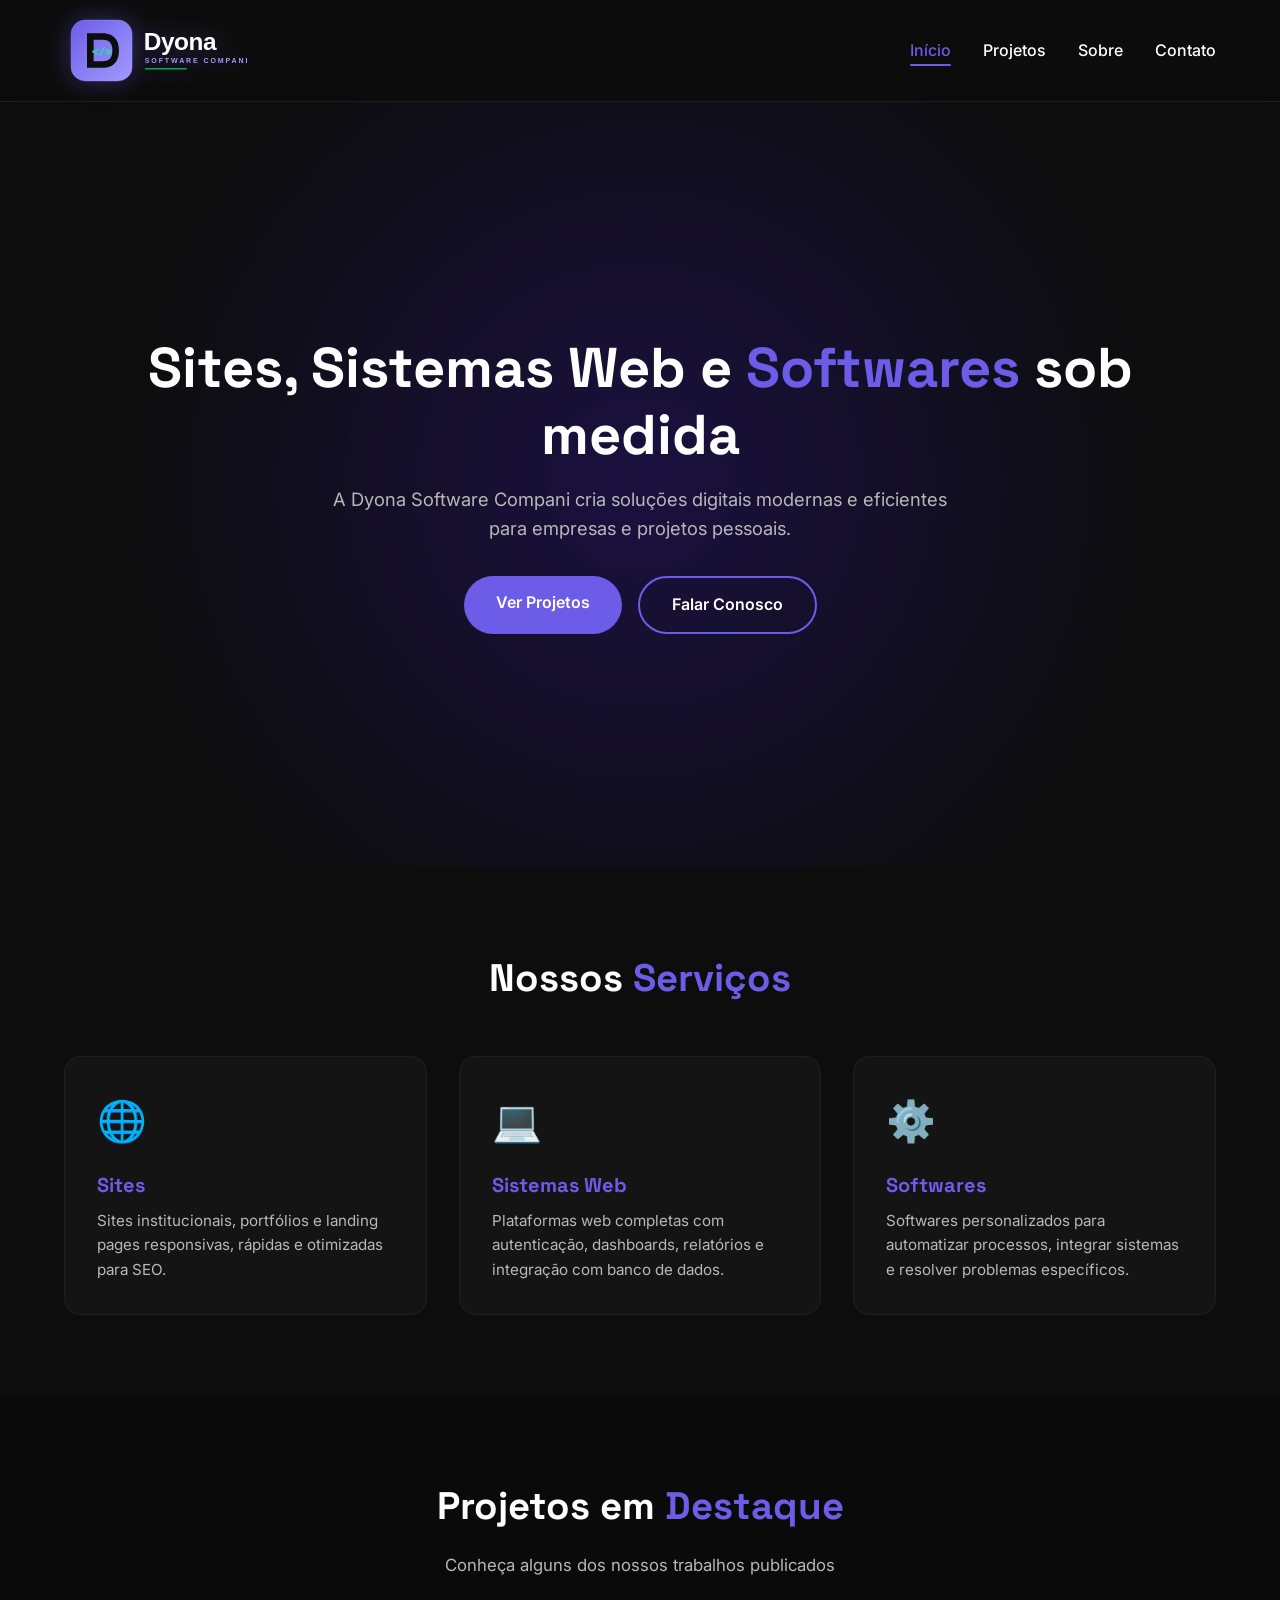
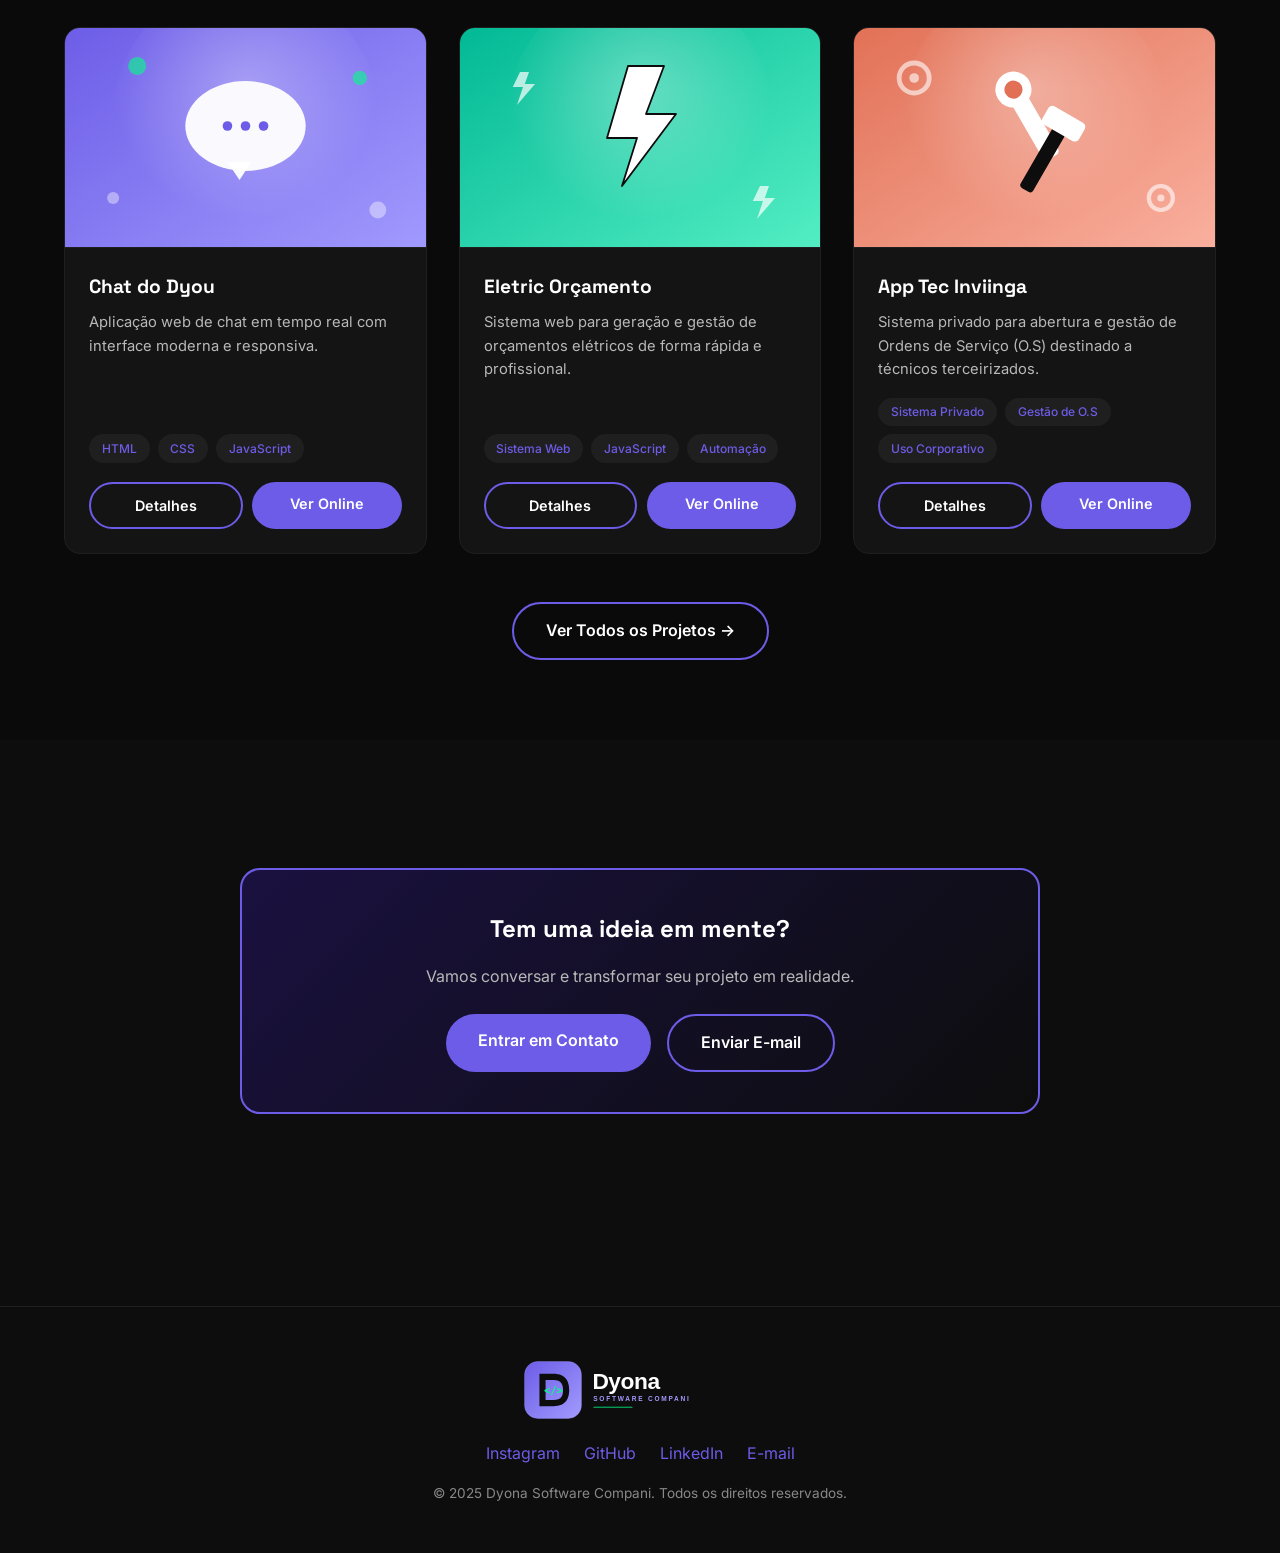
==== index.html @ 1956786b "Site Dyona Software Compani - versao inicial" ====
<!DOCTYPE html>
<html lang="pt-br">
<head>
  <meta charset="UTF-8">
  <meta name="viewport" content="width=device-width, initial-scale=1.0">
  <title>Dyona Software Compani | Sites, Sistemas Web e Softwares</title>
  <meta name="description" content="Dyona Software Compani — desenvolvimento de sites, sistemas web e softwares personalizados.">
  <link rel="icon" type="image/svg+xml" href="assets/img/logo-icon.svg">
  <link href="https://fonts.googleapis.com/css2?family=Space+Grotesk:wght@400;700&family=Inter:wght@400;500;600&display=swap" rel="stylesheet">
  <link rel="stylesheet" href="assets/css/style.css">
</head>
<body>

  <nav>
    <a href="index.html" class="nav-logo">
      <img src="assets/img/logo.svg" alt="Dyona Software Compani">
    </a>
    <button class="menu-toggle" aria-label="Menu">☰</button>
    <ul>
      <li><a href="index.html">Início</a></li>
      <li><a href="projetos.html">Projetos</a></li>
      <li><a href="sobre.html">Sobre</a></li>
      <li><a href="contato.html">Contato</a></li>
    </ul>
  </nav>

  <header class="hero">
    <h1>Sites, Sistemas Web e <span>Softwares</span> sob medida</h1>
    <p>A Dyona Software Compani cria soluções digitais modernas e eficientes para empresas e projetos pessoais.</p>
    <div class="hero-actions">
      <a href="projetos.html" class="btn btn-primary">Ver Projetos</a>
      <a href="contato.html" class="btn btn-outline">Falar Conosco</a>
    </div>
  </header>

  <section>
    <h2 class="section-title">Nossos <span>Serviços</span></h2>
    <div class="grid grid-3">
      <div class="card">
        <div class="card-icon">🌐</div>
        <h3>Sites</h3>
        <p>Sites institucionais, portfólios e landing pages responsivas, rápidas e otimizadas para SEO.</p>
      </div>
      <div class="card">
        <div class="card-icon">💻</div>
        <h3>Sistemas Web</h3>
        <p>Plataformas web completas com autenticação, dashboards, relatórios e integração com banco de dados.</p>
      </div>
      <div class="card">
        <div class="card-icon">⚙️</div>
        <h3>Softwares</h3>
        <p>Softwares personalizados para automatizar processos, integrar sistemas e resolver problemas específicos.</p>
      </div>
    </div>
  </section>

  <section style="background:#0a0a0a;">
    <h2 class="section-title">Projetos em <span>Destaque</span></h2>
    <p class="section-subtitle">Conheça alguns dos nossos trabalhos publicados</p>

    <div class="grid grid-3">

      <article class="project-card">
        <div class="project-cover">
          <img src="assets/img/projetos/chat-dyou-cover.svg" alt="Chat do Dyou">
        </div>
        <div class="project-body">
          <h3>Chat do Dyou</h3>
          <p>Aplicação web de chat em tempo real com interface moderna e responsiva.</p>
          <div class="tags">
            <span class="tag">HTML</span>
            <span class="tag">CSS</span>
            <span class="tag">JavaScript</span>
          </div>
          <div class="project-actions">
            <a href="projetos/chat-do-dyou.html" class="btn btn-outline">Detalhes</a>
            <a href="https://chatdodyou-app.vercel.app" target="_blank" class="btn btn-primary">Ver Online</a>
          </div>
        </div>
      </article>

      <article class="project-card">
        <div class="project-cover">
          <img src="assets/img/projetos/eletric-cover.svg" alt="Eletric Orçamento">
        </div>
        <div class="project-body">
          <h3>Eletric Orçamento</h3>
          <p>Sistema web para geração e gestão de orçamentos elétricos de forma rápida e profissional.</p>
          <div class="tags">
            <span class="tag">Sistema Web</span>
            <span class="tag">JavaScript</span>
            <span class="tag">Automação</span>
          </div>
          <div class="project-actions">
            <a href="projetos/eletric-orcamento.html" class="btn btn-outline">Detalhes</a>
            <a href="https://eletricorcamento.vercel.app" target="_blank" class="btn btn-primary">Ver Online</a>
          </div>
        </div>
      </article>

      <article class="project-card">
        <div class="project-cover">
          <img src="assets/img/projetos/tec-inviinga-cover.svg" alt="App Tec Inviinga">
        </div>
        <div class="project-body">
          <h3>App Tec Inviinga</h3>
          <p>Sistema privado para abertura e gestão de Ordens de Serviço (O.S) destinado a técnicos terceirizados.</p>
          <div class="tags">
            <span class="tag">Sistema Privado</span>
            <span class="tag">Gestão de O.S</span>
            <span class="tag">Uso Corporativo</span>
          </div>
          <div class="project-actions">
            <a href="projetos/app-tec-inviinga.html" class="btn btn-outline">Detalhes</a>
            <a href="https://app-tec-inviinga.vercel.app" target="_blank" class="btn btn-primary">Ver Online</a>
          </div>
        </div>
      </article>

    </div>

    <div style="text-align:center; margin-top:3rem;">
      <a href="projetos.html" class="btn btn-outline">Ver Todos os Projetos →</a>
    </div>
  </section>

  <section>
    <div class="cta-box">
      <h2>Tem uma ideia em mente?</h2>
      <p>Vamos conversar e transformar seu projeto em realidade.</p>
      <div class="cta-actions">
        <a href="contato.html" class="btn btn-primary">Entrar em Contato</a>
        <a href="mailto:dyonasoftwarecompani@gmail.com" class="btn btn-outline">Enviar E-mail</a>
      </div>
    </div>
  </section>

  <footer>
    <div class="footer-logo">
      <img src="assets/img/logo.svg" alt="Dyona Software Compani">
    </div>
    <div class="socials">
      <a href="https://www.instagram.com/dyonasoftwarecompani/" target="_blank">Instagram</a>
      <a href="https://github.com/Dyouxd" target="_blank">GitHub</a>
      <a href="https://www.linkedin.com/in/dyonasoftwarecompani" target="_blank">LinkedIn</a>
      <a href="mailto:dyonasoftwarecompani@gmail.com">E-mail</a>
    </div>
    <p class="copy">© 2025 Dyona Software Compani. Todos os direitos reservados.</p>
  </footer>

  <script src="assets/js/main.js"></script>
</body>
</html>
---- assets/css/style.css ----
/* ===== RESET ===== */
* { margin: 0; padding: 0; box-sizing: border-box; }

:root {
  --roxo: #6C5CE7;
  --roxo-escuro: #5a4bd1;
  --roxo-claro: #a29bfe;
  --verde: #00FF88;
  --preto: #0D0D0D;
  --preto-2: #141414;
  --preto-3: #1f1f1f;
  --cinza: #b8b8b8;
  --cinza-escuro: #888;
}

body {
  font-family: 'Inter', sans-serif;
  background: var(--preto);
  color: #fff;
  line-height: 1.6;
  min-height: 100vh;
}

h1, h2, h3, h4 { font-family: 'Space Grotesk', sans-serif; font-weight: 700; }

a { color: inherit; text-decoration: none; }
img { max-width: 100%; display: block; }

/* ===== NAVBAR ===== */
nav {
  position: sticky;
  top: 0;
  width: 100%;
  background: rgba(13,13,13,0.92);
  backdrop-filter: blur(10px);
  padding: 0.8rem 5%;
  display: flex;
  justify-content: space-between;
  align-items: center;
  z-index: 100;
  border-bottom: 1px solid var(--preto-3);
}

nav .nav-logo {
  display: flex;
  align-items: center;
  transition: .3s;
}
nav .nav-logo img {
  height: 75px;
  width: auto;
  filter: drop-shadow(0 0 12px rgba(108, 92, 231, 0.4));
}
nav .nav-logo:hover img {
  filter: drop-shadow(0 0 20px rgba(108, 92, 231, 0.8));
  transform: scale(1.03);
}

nav ul {
  display: flex;
  gap: 2rem;
  list-style: none;
}

nav ul a {
  color: #fff;
  font-weight: 500;
  transition: .3s;
  position: relative;
  font-size: 1rem;
}

nav ul a:hover,
nav ul a.active { color: var(--roxo); }

nav ul a.active::after {
  content: '';
  position: absolute;
  bottom: -6px; left: 0;
  width: 100%; height: 2px;
  background: var(--roxo);
  border-radius: 2px;
}

.menu-toggle {
  display: none;
  background: transparent;
  border: none;
  color: #fff;
  font-size: 1.8rem;
  cursor: pointer;
}

@media (max-width: 900px) {
  .menu-toggle { display: block; }
  nav .nav-logo img { height: 60px; }
  nav ul {
    position: absolute;
    top: 100%; left: 0;
    width: 100%;
    background: var(--preto-2);
    flex-direction: column;
    gap: 0;
    padding: 0;
    max-height: 0;
    overflow: hidden;
    transition: max-height .3s ease;
    border-bottom: 1px solid var(--preto-3);
  }
  nav ul.open { max-height: 400px; }
  nav ul li { width: 100%; }
  nav ul a { display: block; padding: 1rem 5%; }
  nav ul a.active::after { display: none; }
}

/* ===== CONTAINER ===== */
.container { max-width: 1200px; margin: 0 auto; padding: 0 5%; }

section { padding: 5rem 5%; }

.section-title {
  font-size: 2.4rem;
  text-align: center;
  margin-bottom: 3rem;
}
.section-title span { color: var(--roxo); }

.section-subtitle {
  text-align: center;
  color: var(--cinza);
  margin-top: -2rem;
  margin-bottom: 3rem;
  font-size: 1.05rem;
}

/* ===== BOTÕES ===== */
.btn {
  display: inline-block;
  padding: 0.9rem 2rem;
  border-radius: 50px;
  font-weight: 600;
  font-family: inherit;
  font-size: 1rem;
  cursor: pointer;
  border: none;
  transition: .3s;
  text-align: center;
}

.btn-primary { background: var(--roxo); color: #fff; }
.btn-primary:hover { background: var(--roxo-escuro); transform: translateY(-3px); }

.btn-outline {
  background: transparent;
  color: #fff;
  border: 2px solid var(--roxo);
}
.btn-outline:hover { background: var(--roxo); }

.btn-green {
  background: var(--verde);
  color: var(--preto);
  font-weight: 700;
}
.btn-green:hover { background: #00cc6a; transform: translateY(-3px); }

/* ===== HERO ===== */
.hero {
  min-height: 85vh;
  display: flex;
  flex-direction: column;
  justify-content: center;
  align-items: center;
  text-align: center;
  padding: 4rem 5%;
  background: radial-gradient(circle at 50% 50%, #1a1140 0%, var(--preto) 70%);
}

.hero h1 {
  font-size: clamp(2rem, 5vw, 3.5rem);
  margin-bottom: 1rem;
  line-height: 1.2;
}
.hero h1 span { color: var(--roxo); }

.hero p {
  font-size: 1.15rem;
  color: var(--cinza);
  max-width: 650px;
  margin-bottom: 2rem;
}

.hero-actions {
  display: flex;
  gap: 1rem;
  flex-wrap: wrap;
  justify-content: center;
}

/* ===== GRID / CARDS ===== */
.grid {
  display: grid;
  gap: 2rem;
  max-width: 1200px;
  margin: 0 auto;
}
.grid-2 { grid-template-columns: repeat(auto-fit, minmax(300px, 1fr)); }
.grid-3 { grid-template-columns: repeat(auto-fit, minmax(280px, 1fr)); }

.card {
  background: var(--preto-2);
  border: 1px solid var(--preto-3);
  border-radius: 16px;
  padding: 2rem;
  transition: .3s;
}
.card:hover {
  border-color: var(--roxo);
  transform: translateY(-5px);
}

.card-icon { font-size: 2.5rem; margin-bottom: 1rem; }
.card h3 { color: var(--roxo); margin-bottom: 0.5rem; font-size: 1.25rem; }
.card p { color: var(--cinza); font-size: 0.95rem; }

/* ===== PROJECT CARD ===== */
.project-card {
  background: var(--preto-2);
  border: 1px solid var(--preto-3);
  border-radius: 16px;
  overflow: hidden;
  transition: .3s;
  display: flex;
  flex-direction: column;
}
.project-card:hover {
  border-color: var(--roxo);
  transform: translateY(-5px);
  box-shadow: 0 10px 40px rgba(108, 92, 231, 0.2);
}

.project-cover {
  height: 220px;
  position: relative;
  overflow: hidden;
  background: var(--preto-3);
  border-bottom: 1px solid var(--preto-3);
}
.project-cover img {
  width: 100%;
  height: 100%;
  object-fit: cover;
  transition: transform 0.5s ease;
}
.project-card:hover .project-cover img {
  transform: scale(1.05);
}

.project-body {
  padding: 1.5rem;
  display: flex;
  flex-direction: column;
  flex: 1;
}
.project-body h3 { margin-bottom: 0.5rem; font-size: 1.2rem; }
.project-body p {
  color: var(--cinza);
  font-size: 0.92rem;
  margin-bottom: 1rem;
  flex: 1;
}

.tags {
  display: flex;
  gap: 0.5rem;
  flex-wrap: wrap;
  margin-bottom: 1.2rem;
}
.tag {
  background: var(--preto-3);
  color: var(--roxo);
  padding: 0.3rem 0.8rem;
  border-radius: 20px;
  font-size: 0.75rem;
  font-weight: 500;
}

.project-actions {
  display: flex;
  gap: 0.6rem;
  flex-wrap: wrap;
}
.project-actions .btn {
  padding: 0.6rem 1.2rem;
  font-size: 0.9rem;
  flex: 1;
  min-width: 120px;
}

/* ===== FORMULÁRIO ===== */
.form {
  max-width: 600px;
  margin: 0 auto;
  display: flex;
  flex-direction: column;
  gap: 1rem;
}
.form input,
.form textarea,
.form select {
  padding: 1rem;
  border-radius: 10px;
  border: 1px solid var(--preto-3);
  background: var(--preto-2);
  color: #fff;
  font-family: inherit;
  font-size: 1rem;
  transition: .3s;
}
.form input:focus,
.form textarea:focus,
.form select:focus {
  outline: none;
  border-color: var(--roxo);
}
.form textarea { resize: vertical; min-height: 140px; }

/* ===== PÁGINA DE PROJETO INDIVIDUAL ===== */
.project-header {
  padding: 3rem 5% 2rem;
  max-width: 1100px;
  margin: 0 auto;
}

.breadcrumb { color: var(--cinza-escuro); font-size: 0.9rem; margin-bottom: 1rem; }
.breadcrumb a { color: var(--roxo); }
.breadcrumb a:hover { text-decoration: underline; }

.project-header h1 {
  font-size: clamp(1.8rem, 4vw, 2.8rem);
  margin-bottom: 1rem;
}
.project-header .lead {
  color: var(--cinza);
  font-size: 1.15rem;
  margin-bottom: 1.5rem;
}

.project-preview {
  width: 100%;
  max-width: 1100px;
  margin: 2rem auto;
  border-radius: 20px;
  overflow: hidden;
  border: 2px solid var(--preto-3);
  background: var(--preto-2);
}
.project-preview iframe {
  width: 100%;
  height: 600px;
  border: 0;
  display: block;
}

.feature-list { list-style: none; }
.feature-list li {
  padding: 0.7rem 0;
  color: var(--cinza);
  border-bottom: 1px solid var(--preto-3);
  display: flex;
  gap: 0.6rem;
}
.feature-list li::before { content: '✅'; flex-shrink: 0; }

.cta-box {
  background: linear-gradient(135deg, #1a1140, var(--preto));
  border: 2px solid var(--roxo);
  border-radius: 20px;
  padding: 2.5rem;
  text-align: center;
  margin: 3rem auto;
  max-width: 800px;
}
.cta-box h2 { margin-bottom: 1rem; }
.cta-box p { color: var(--cinza); margin-bottom: 1.5rem; }
.cta-actions {
  display: flex;
  gap: 1rem;
  justify-content: center;
  flex-wrap: wrap;
}

/* ===== GALERIA DE IMAGENS ===== */
.gallery {
  display: grid;
  grid-template-columns: repeat(auto-fit, minmax(320px, 1fr));
  gap: 2rem;
  max-width: 1200px;
  margin: 0 auto;
}

.gallery-item {
  background: var(--preto-2);
  border: 1px solid var(--preto-3);
  border-radius: 16px;
  overflow: hidden;
  transition: .3s;
}
.gallery-item:hover {
  border-color: var(--roxo);
  transform: translateY(-5px);
  box-shadow: 0 10px 40px rgba(108, 92, 231, 0.2);
}

.gallery-item img {
  width: 100%;
  height: auto;
  display: block;
  background: var(--preto-3);
}

.gallery-item figcaption {
  padding: 1.5rem;
}
.gallery-item figcaption h4 {
  color: var(--roxo);
  margin-bottom: 0.5rem;
  font-size: 1.1rem;
}
.gallery-item figcaption p {
  color: var(--cinza);
  font-size: 0.92rem;
  margin: 0;
}

/* ===== FOOTER ===== */
footer {
  text-align: center;
  padding: 3rem 5%;
  border-top: 1px solid var(--preto-3);
  color: var(--cinza-escuro);
  margin-top: 4rem;
}
footer .footer-logo {
  display: flex;
  justify-content: center;
  margin-bottom: 1rem;
}
footer .footer-logo img { height: 70px; }
footer .socials {
  display: flex;
  justify-content: center;
  gap: 1.5rem;
  margin: 1rem 0;
  flex-wrap: wrap;
}
footer .socials a { color: var(--roxo); transition: .3s; }
footer .socials a:hover { color: var(--roxo-claro); }
footer .copy { font-size: 0.85rem; margin-top: 1rem; }

/* ===== WHATSAPP FLUTUANTE ===== */
.whatsapp-float {
  position: fixed;
  bottom: 24px; right: 24px;
  background: #25D366;
  color: #fff;
  width: 56px; height: 56px;
  border-radius: 50%;
  display: flex;
  align-items: center;
  justify-content: center;
  font-size: 1.8rem;
  box-shadow: 0 4px 20px rgba(37,211,102,0.4);
  z-index: 99;
  transition: .3s;
}
.whatsapp-float:hover { transform: scale(1.1); }
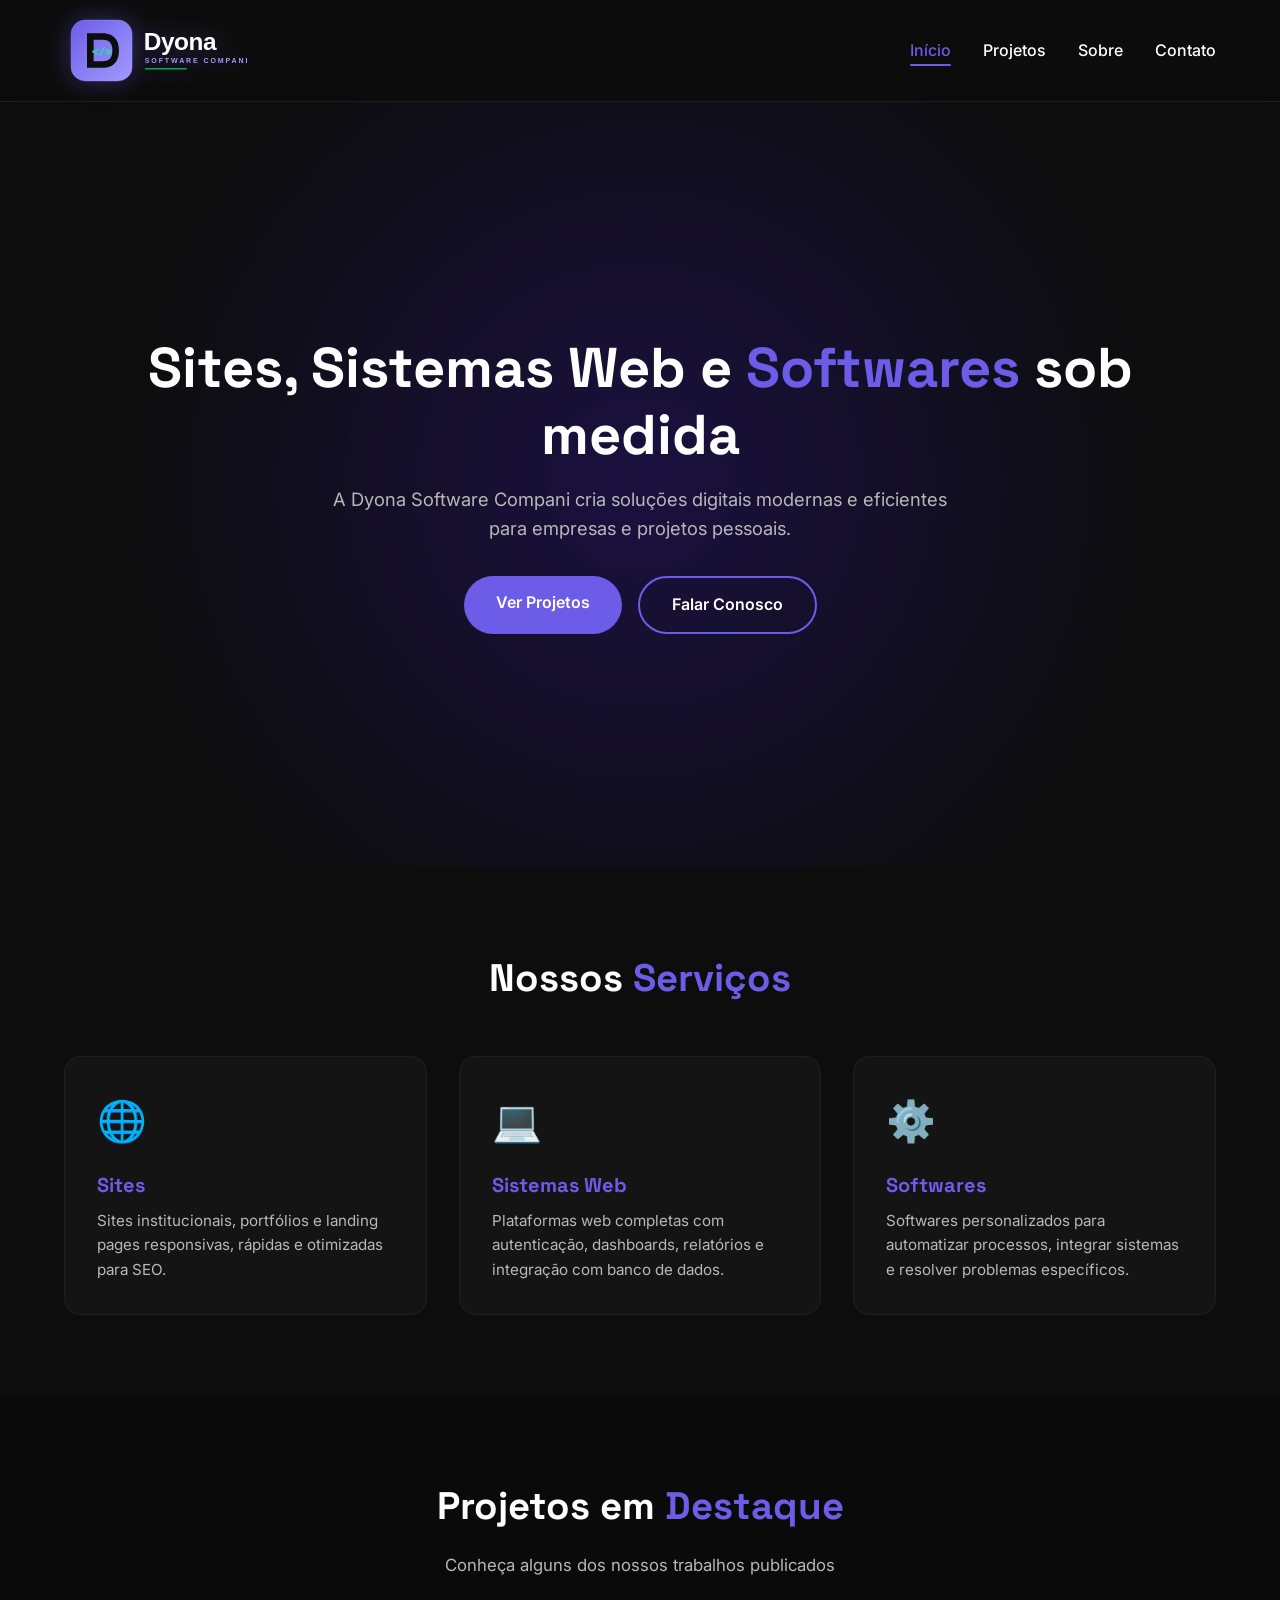
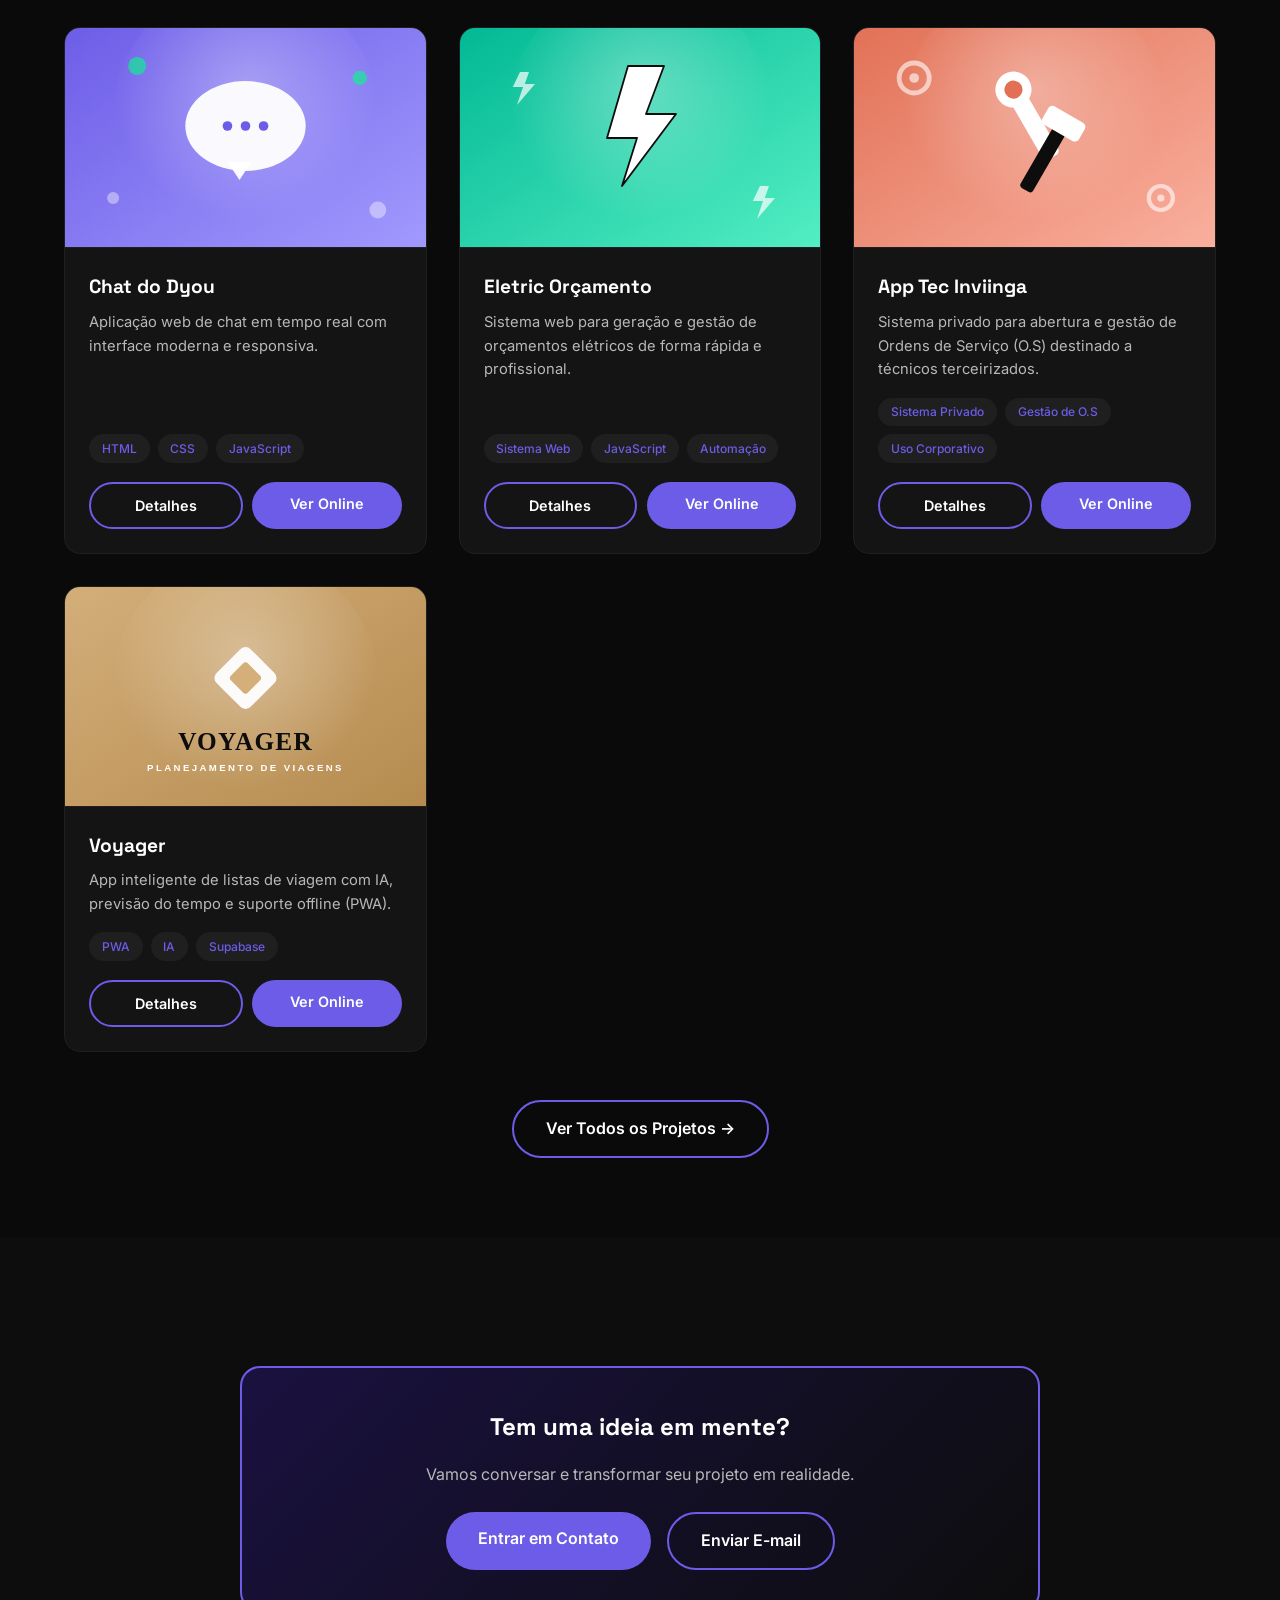
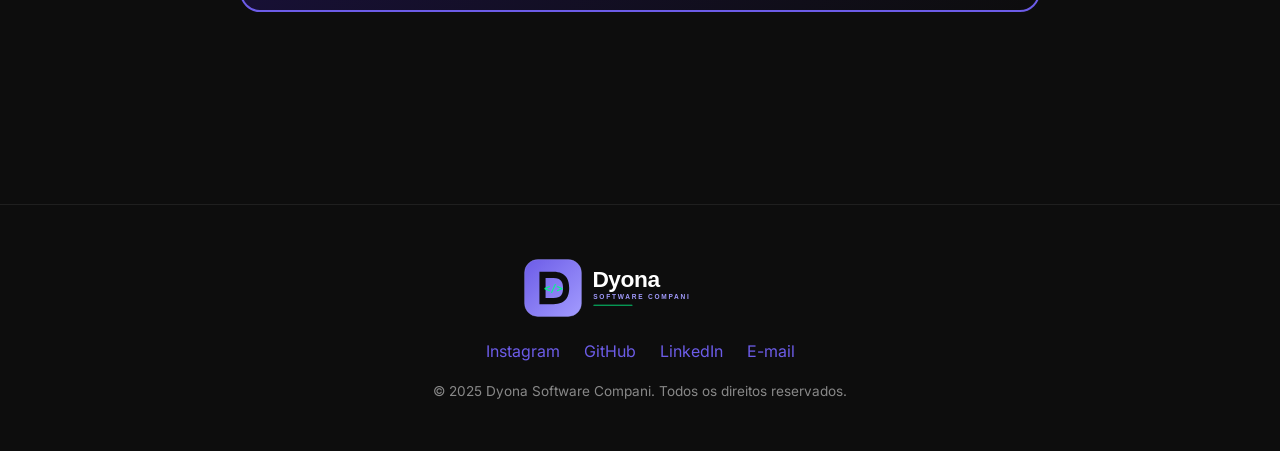
==== commit 1390cd57: "Adiciona projetos Voyager, Cartfolio e Destinoz + artes do Instagram" ====
--- a/index.html
+++ b/index.html
@@ -117,6 +117,26 @@
         </div>
       </article>
 
+      <!-- NOVO: PROJETO VOYAGER -->
+      <article class="project-card">
+        <div class="project-cover">
+          <img src="assets/img/projetos/voyager-cover.svg" alt="Voyager">
+        </div>
+        <div class="project-body">
+          <h3>Voyager</h3>
+          <p>App inteligente de listas de viagem com IA, previsão do tempo e suporte offline (PWA).</p>
+          <div class="tags">
+            <span class="tag">PWA</span>
+            <span class="tag">IA</span>
+            <span class="tag">Supabase</span>
+          </div>
+          <div class="project-actions">
+            <a href="projetos/voyager.html" class="btn btn-outline">Detalhes</a>
+            <a href="https://myvoyager.vercel.app" target="_blank" class="btn btn-primary">Ver Online</a>
+          </div>
+        </div>
+      </article>
+
     </div>
 
     <div style="text-align:center; margin-top:3rem;">
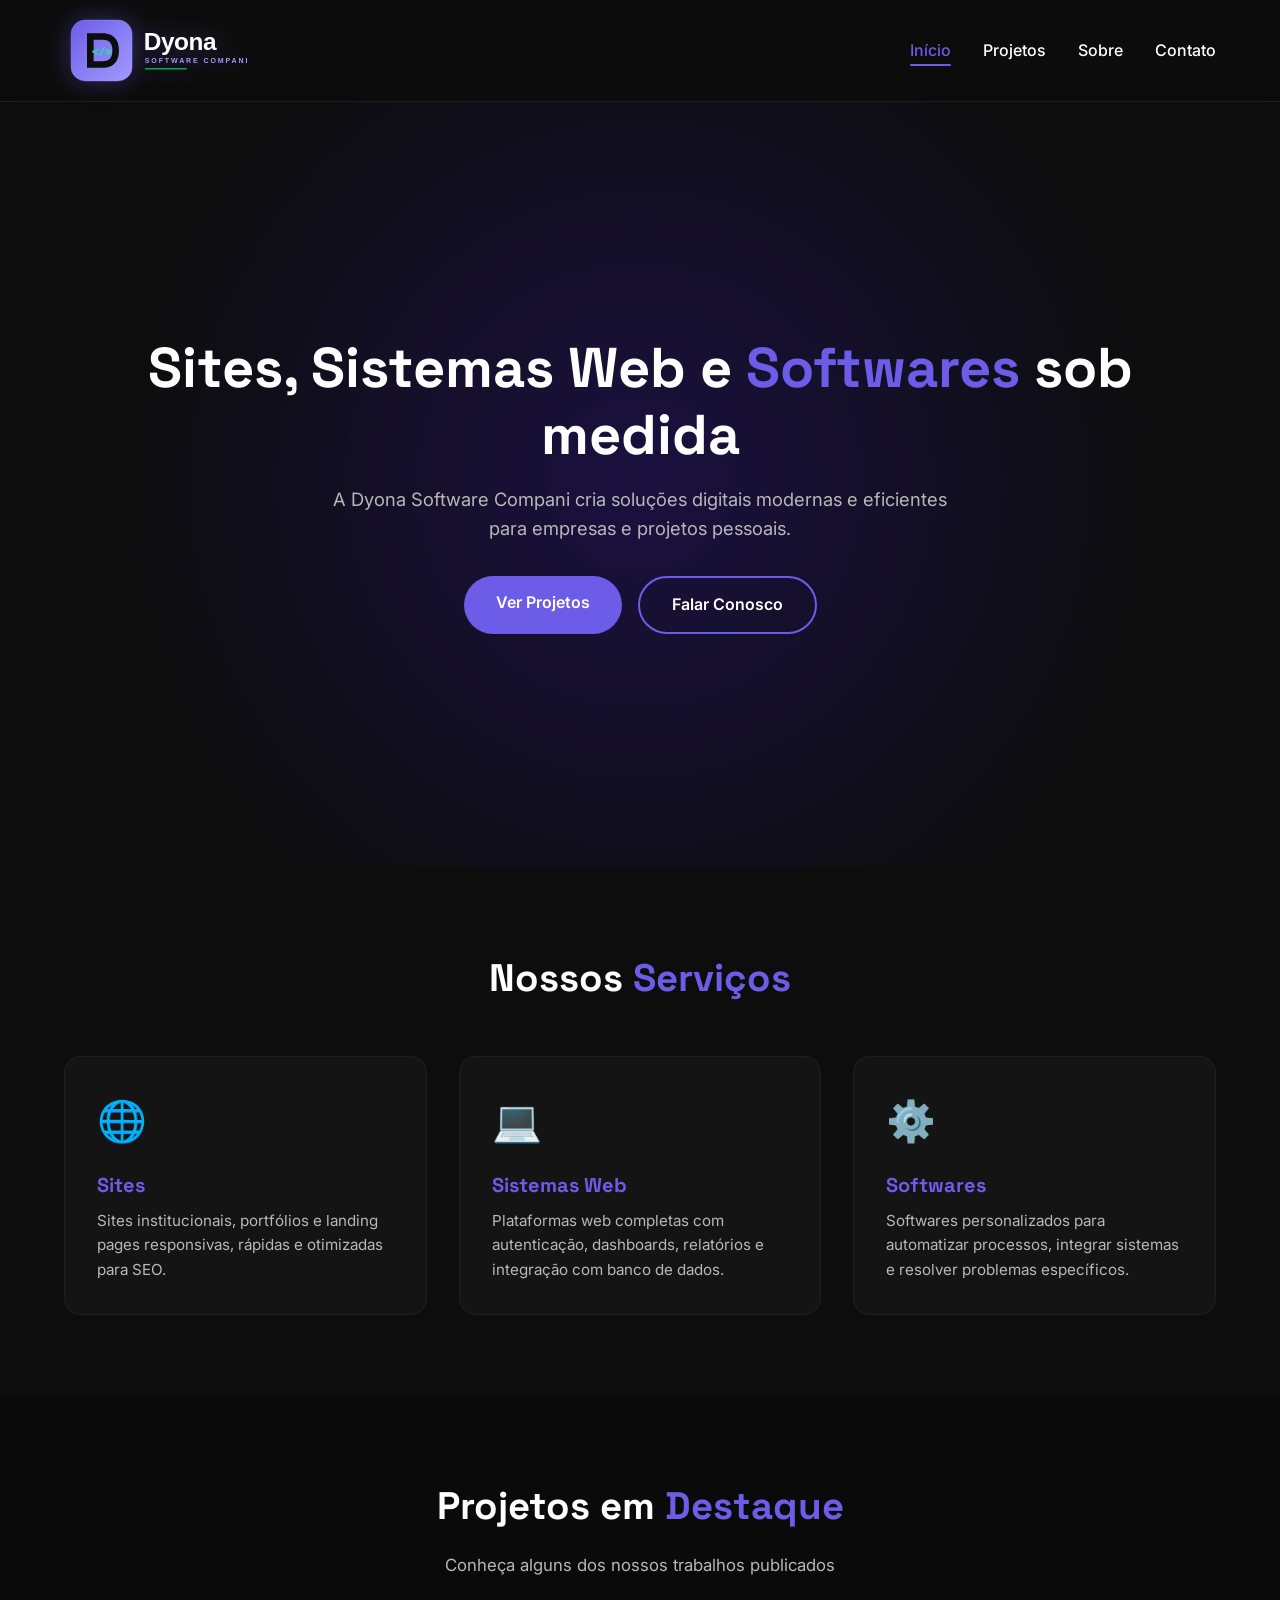
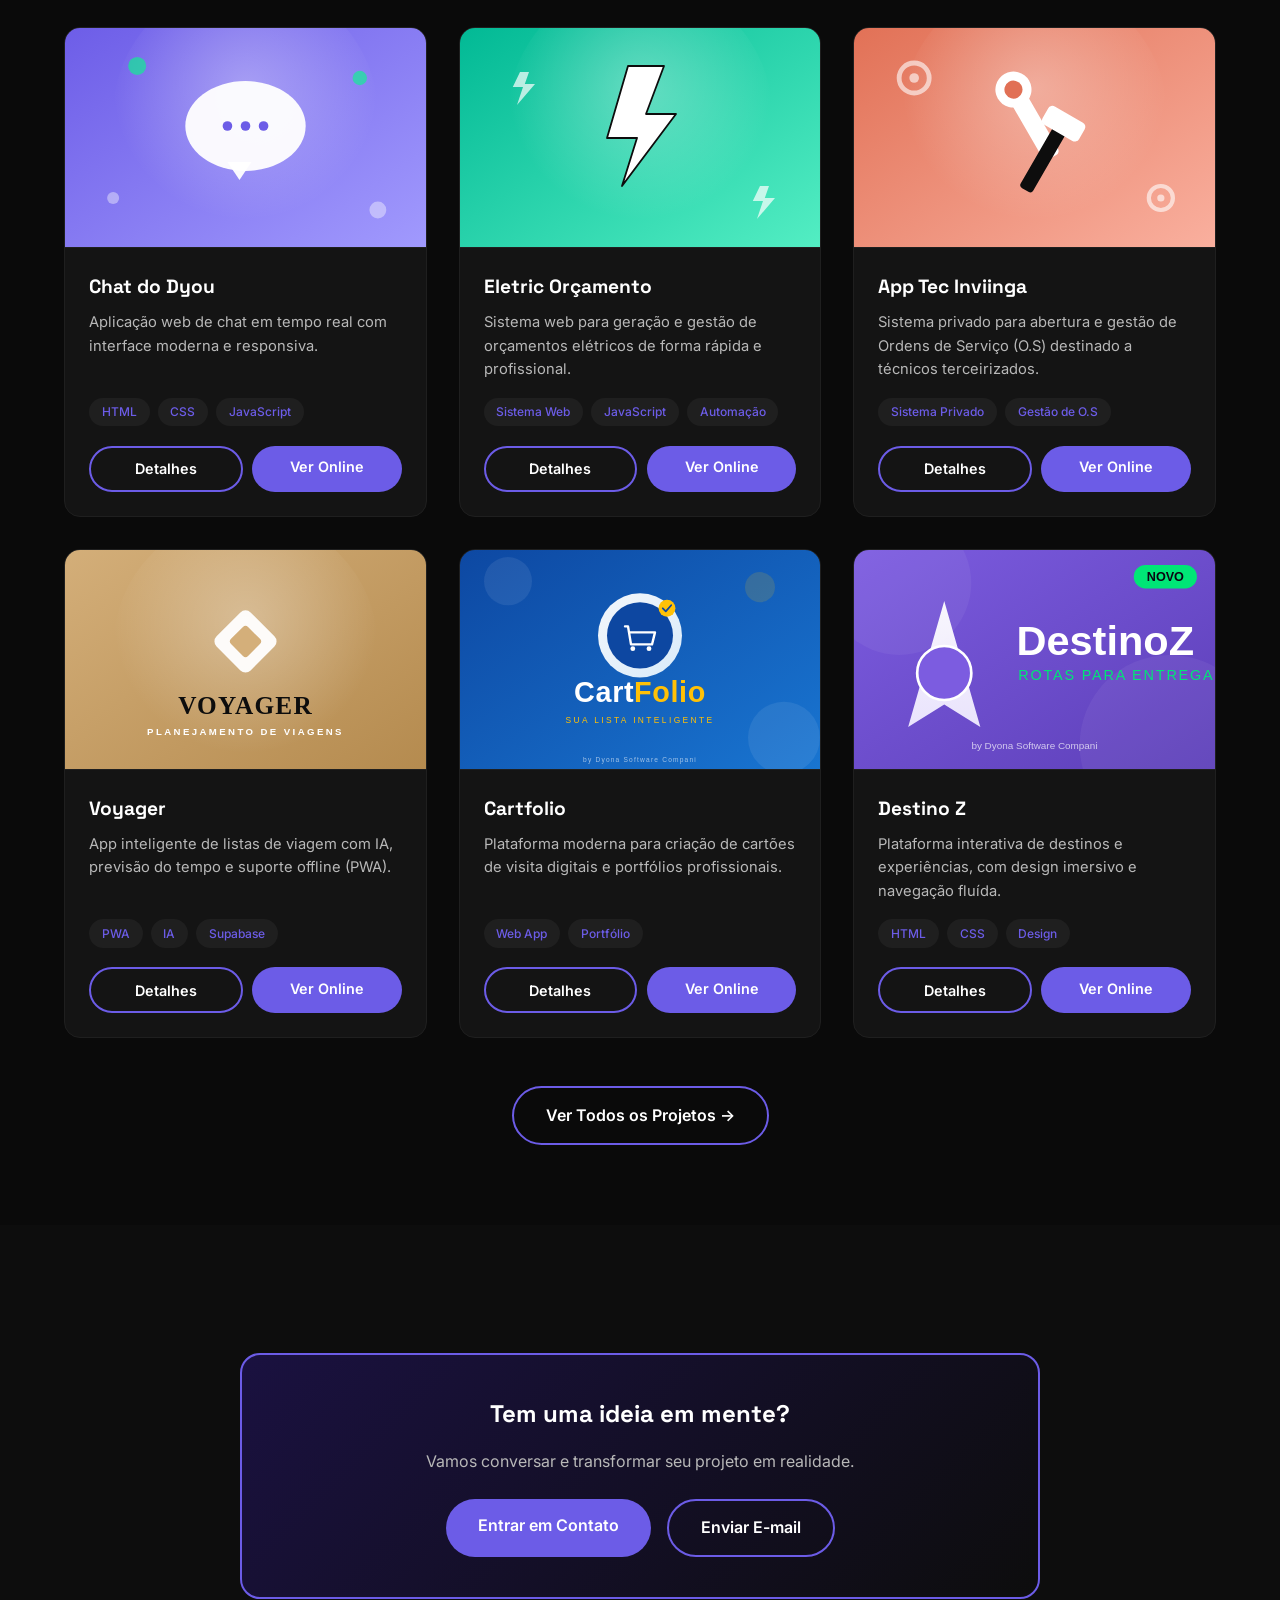
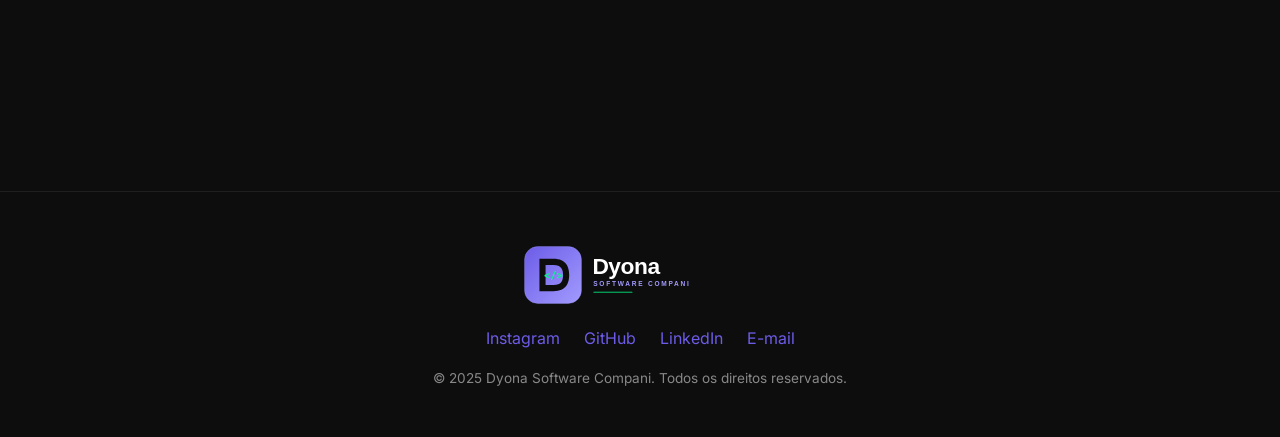
==== commit fe5c810a: "Restaura cards de Cartfolio e Destino Z + adiciona Voyager" ====
--- a/index.html
+++ b/index.html
@@ -108,7 +108,6 @@
           <div class="tags">
             <span class="tag">Sistema Privado</span>
             <span class="tag">Gestão de O.S</span>
-            <span class="tag">Uso Corporativo</span>
           </div>
           <div class="project-actions">
             <a href="projetos/app-tec-inviinga.html" class="btn btn-outline">Detalhes</a>
@@ -117,7 +116,6 @@
         </div>
       </article>
 
-      <!-- NOVO: PROJETO VOYAGER -->
       <article class="project-card">
         <div class="project-cover">
           <img src="assets/img/projetos/voyager-cover.svg" alt="Voyager">
@@ -133,6 +131,43 @@
           <div class="project-actions">
             <a href="projetos/voyager.html" class="btn btn-outline">Detalhes</a>
             <a href="https://myvoyager.vercel.app" target="_blank" class="btn btn-primary">Ver Online</a>
+          </div>
+        </div>
+      </article>
+
+      <article class="project-card">
+        <div class="project-cover">
+          <img src="assets/img/projetos/cartfolio-cover.svg" alt="Cartfolio">
+        </div>
+        <div class="project-body">
+          <h3>Cartfolio</h3>
+          <p>Plataforma moderna para criação de cartões de visita digitais e portfólios profissionais.</p>
+          <div class="tags">
+            <span class="tag">Web App</span>
+            <span class="tag">Portfólio</span>
+          </div>
+          <div class="project-actions">
+            <a href="projetos/cartfolio.html" class="btn btn-outline">Detalhes</a>
+            <a href="#" target="_blank" class="btn btn-primary">Ver Online</a>
+          </div>
+        </div>
+      </article>
+
+      <article class="project-card">
+        <div class="project-cover">
+          <img src="assets/img/projetos/destinoz-cover.svg" alt="Destino Z">
+        </div>
+        <div class="project-body">
+          <h3>Destino Z</h3>
+          <p>Plataforma interativa de destinos e experiências, com design imersivo e navegação fluída.</p>
+          <div class="tags">
+            <span class="tag">HTML</span>
+            <span class="tag">CSS</span>
+            <span class="tag">Design</span>
+          </div>
+          <div class="project-actions">
+            <a href="projetos/destinoz.html" class="btn btn-outline">Detalhes</a>
+            <a href="#" target="_blank" class="btn btn-primary">Ver Online</a>
           </div>
         </div>
       </article>
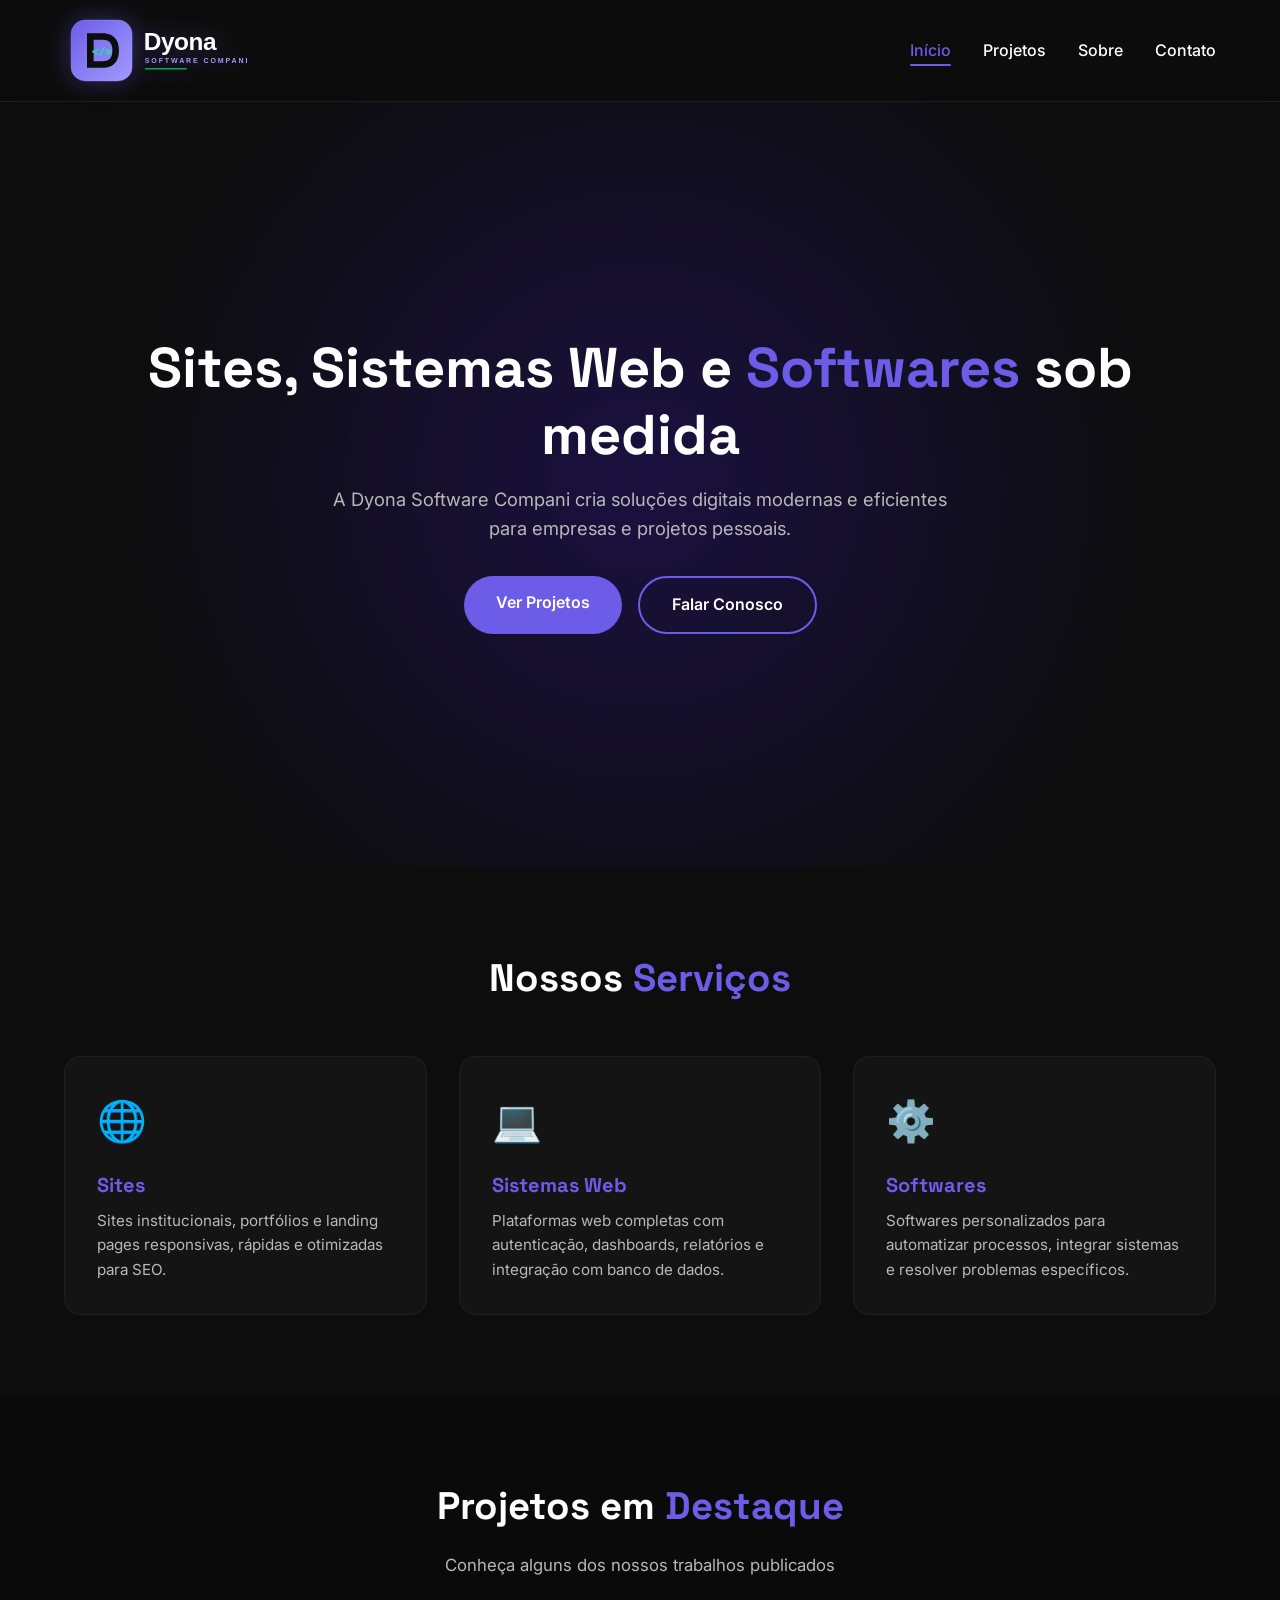
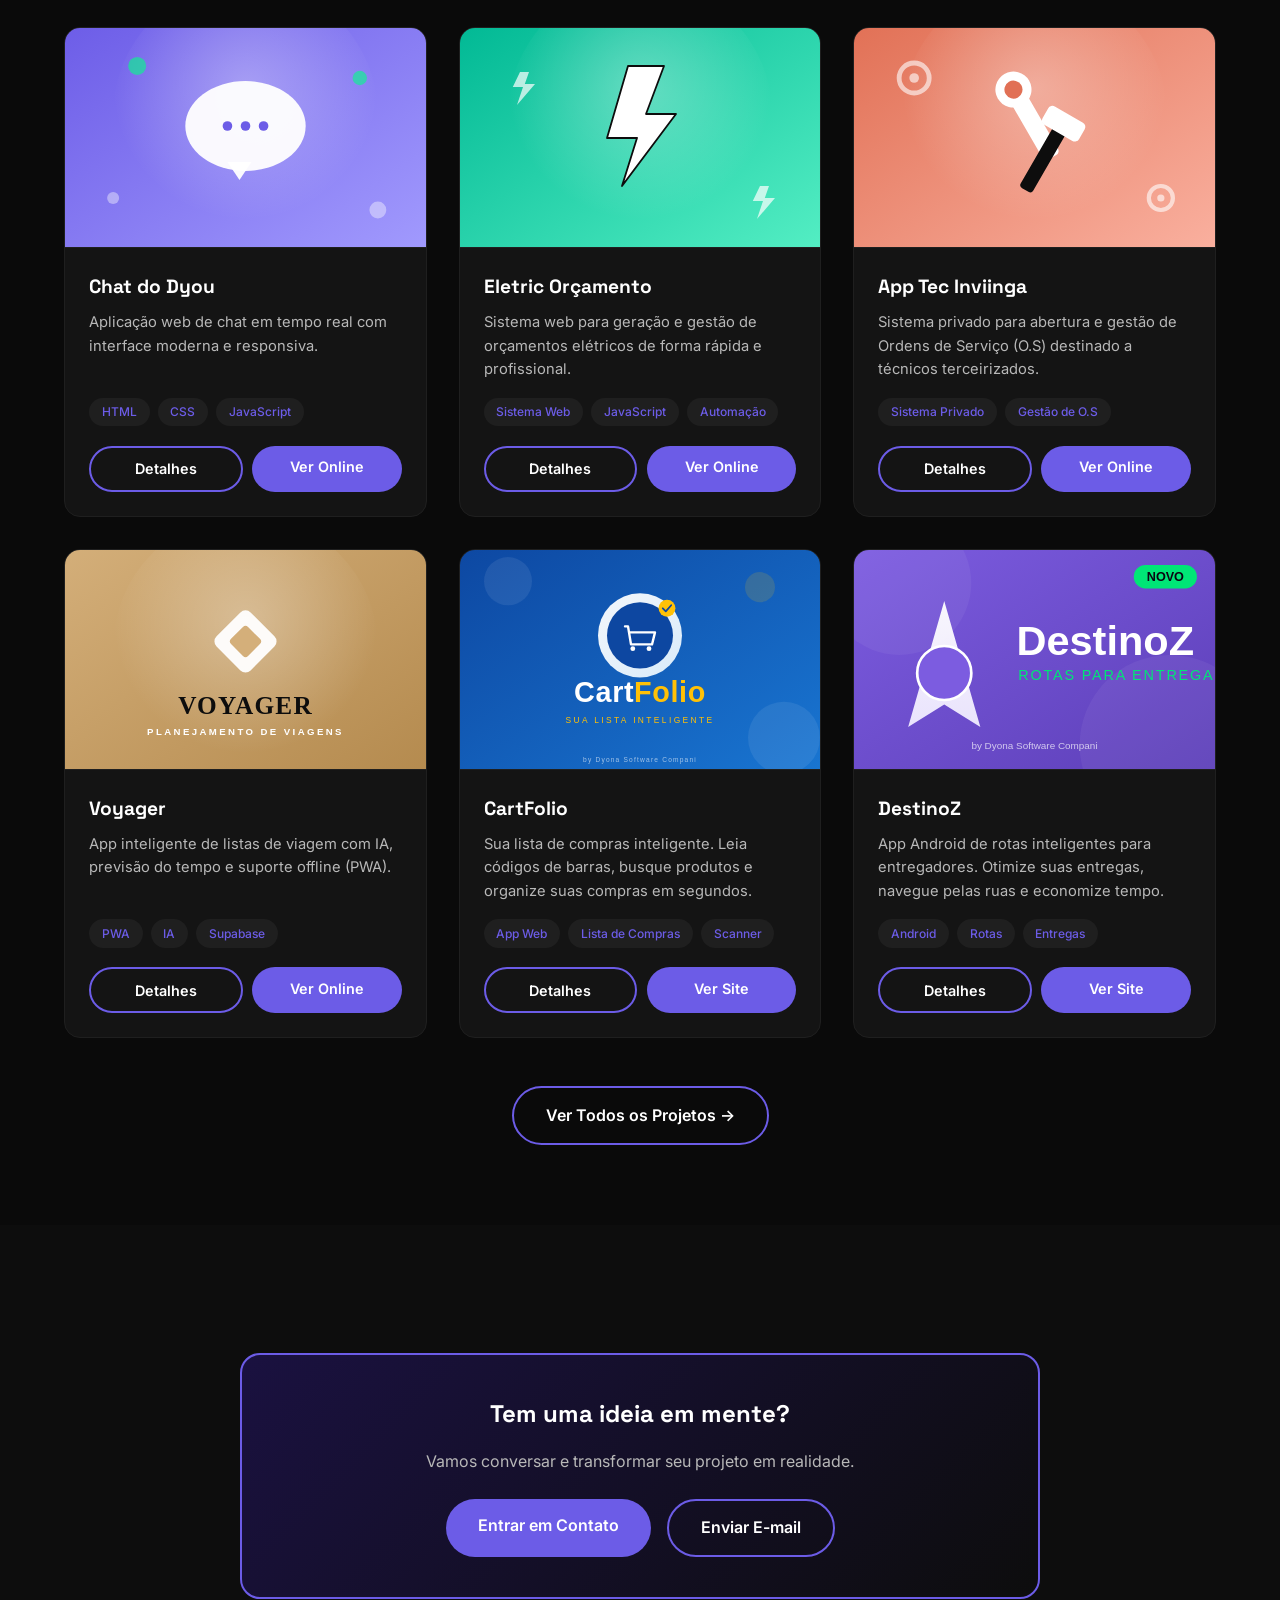
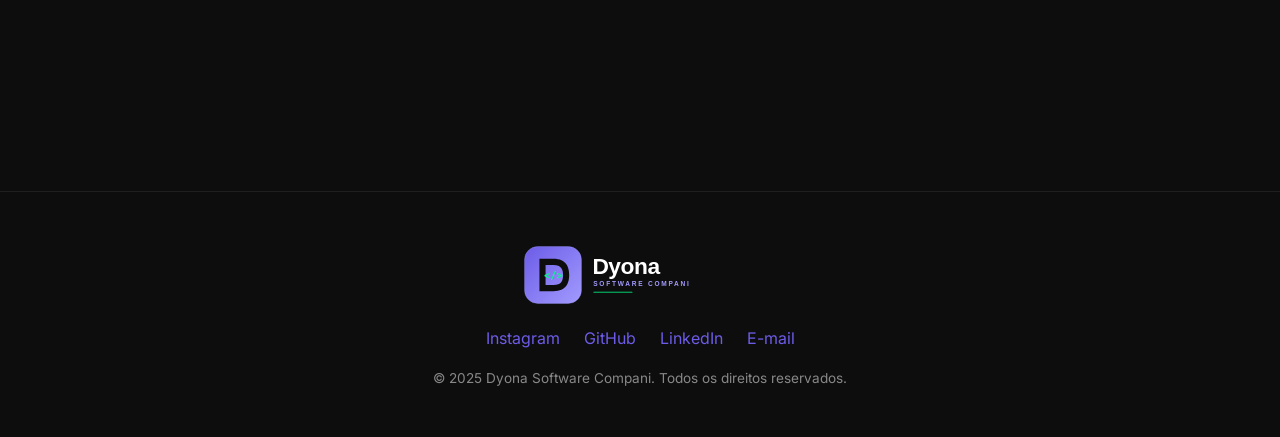
==== commit c119ab45: "Corrige descricoes do CartFolio e DestinoZ" ====
--- a/index.html
+++ b/index.html
@@ -135,39 +135,44 @@
         </div>
       </article>
 
-      <article class="project-card">
-        <div class="project-cover">
-          <img src="assets/img/projetos/cartfolio-cover.svg" alt="Cartfolio">
-        </div>
-        <div class="project-body">
-          <h3>Cartfolio</h3>
-          <p>Plataforma moderna para criação de cartões de visita digitais e portfólios profissionais.</p>
-          <div class="tags">
-            <span class="tag">Web App</span>
-            <span class="tag">Portfólio</span>
+      <!-- CartFolio CORRIGIDO -->
+      <article class="project-card">
+        <div class="project-cover">
+          <img src="assets/img/projetos/cartfolio-cover.svg" alt="CartFolio">
+        </div>
+        <div class="project-body">
+          <h3>CartFolio</h3>
+          <p>Sua lista de compras inteligente. Leia códigos de barras, busque produtos e organize suas compras em segundos.</p>
+          <div class="tags">
+            <span class="tag">App Web</span>
+            <span class="tag">Lista de Compras</span>
+            <span class="tag">Scanner</span>
           </div>
           <div class="project-actions">
             <a href="projetos/cartfolio.html" class="btn btn-outline">Detalhes</a>
-            <a href="#" target="_blank" class="btn btn-primary">Ver Online</a>
-          </div>
-        </div>
-      </article>
-
-      <article class="project-card">
-        <div class="project-cover">
-          <img src="assets/img/projetos/destinoz-cover.svg" alt="Destino Z">
-        </div>
-        <div class="project-body">
-          <h3>Destino Z</h3>
-          <p>Plataforma interativa de destinos e experiências, com design imersivo e navegação fluída.</p>
-          <div class="tags">
-            <span class="tag">HTML</span>
-            <span class="tag">CSS</span>
-            <span class="tag">Design</span>
+            <!-- COLOQUE O LINK DO CARTFOLIO AQUI SE TIVER -->
+            <a href="#" target="_blank" class="btn btn-primary">Ver Site</a>
+          </div>
+        </div>
+      </article>
+
+      <!-- DestinoZ CORRIGIDO -->
+      <article class="project-card">
+        <div class="project-cover">
+          <img src="assets/img/projetos/destinoz-cover.svg" alt="DestinoZ">
+        </div>
+        <div class="project-body">
+          <h3>DestinoZ</h3>
+          <p>App Android de rotas inteligentes para entregadores. Otimize suas entregas, navegue pelas ruas e economize tempo.</p>
+          <div class="tags">
+            <span class="tag">Android</span>
+            <span class="tag">Rotas</span>
+            <span class="tag">Entregas</span>
           </div>
           <div class="project-actions">
             <a href="projetos/destinoz.html" class="btn btn-outline">Detalhes</a>
-            <a href="#" target="_blank" class="btn btn-primary">Ver Online</a>
+            <!-- COLOQUE O LINK DO DESTINOZ AQUI SE TIVER -->
+            <a href="#" target="_blank" class="btn btn-primary">Ver Site</a>
           </div>
         </div>
       </article>
